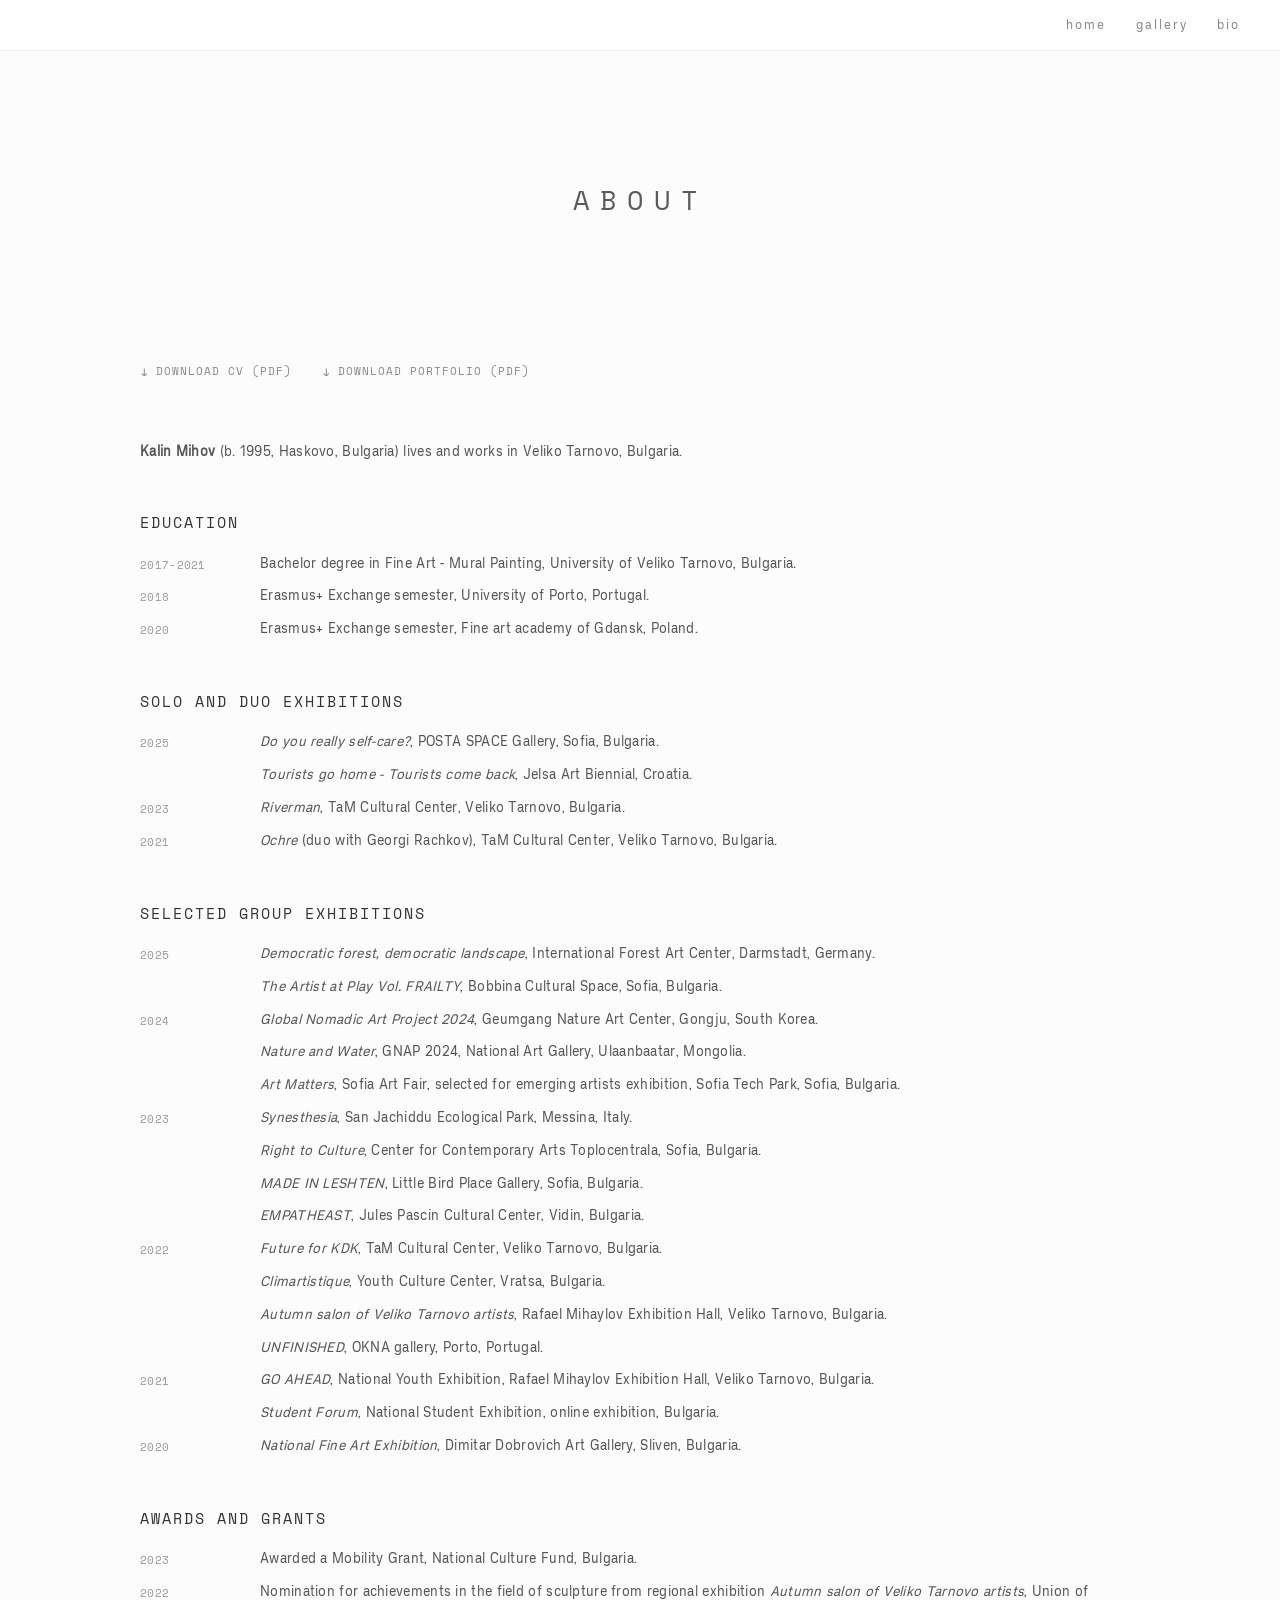
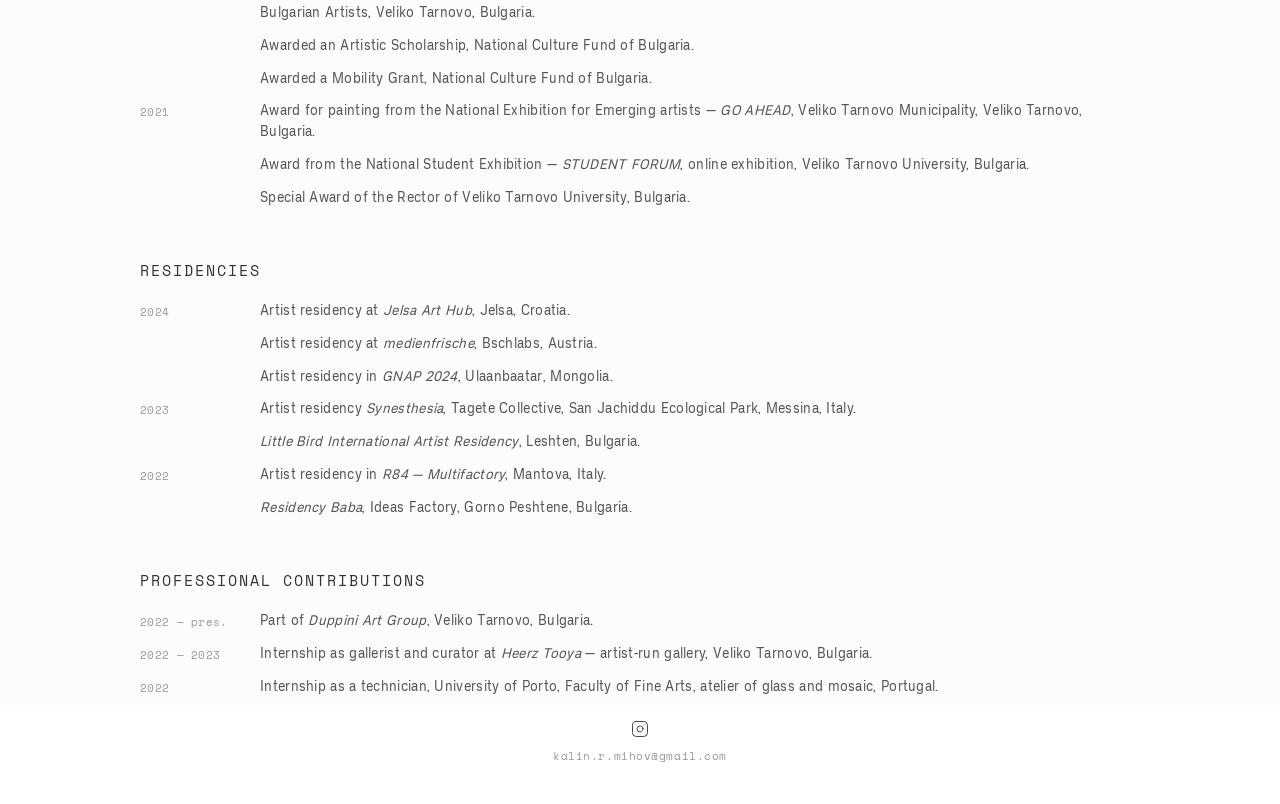
==== about.html @ b69a7347 "Initial website upload" ====
<!DOCTYPE html>
<html lang="en">
<head>
    <meta charset="UTF-8">
    <meta name="viewport" content="width=device-width, initial-scale=1.0">
    <title>About | Kalin Mihov</title>
    <link href="https://fonts.googleapis.com/css2?family=Space+Mono:wght@400;700&display=swap" rel="stylesheet">
    <link rel="stylesheet" href="style.css">
    
</head>
<body>

<header>
    <nav>
        <a href="index.html">home</a>
        <a href="gallery.html">gallery</a> 
        <a href="about.html">bio</a>
        
    </nav>
</header>

<div class="container">
    <section>
        <h2 class="main-title">ABOUT</h2>
        <div class="download-links">
    <a href="KalinMihov_artistCV.pdf" target="_blank" class="download-btn">
        <span class="icon">↓</span> Download CV (PDF)
    </a>
    <a href="Kalin_Mihov_Portfolio2026.pdf" target="_blank" class="download-btn">
        <span class="icon">↓</span> Download Portfolio (PDF)
    </a>
</div>
        
        <p><strong>Kalin Mihov</strong> (b. 1995, Haskovo, Bulgaria) lives and works in Veliko Tarnovo, Bulgaria.</p>
      


        <h3>EDUCATION</h3>
        <ul>
            
<ul>
    <li class="cv-item">
        <span class="cv-year">2017-2021</span>
        <span class="cv-content">Bachelor degree in Fine Art - Mural Painting, University of Veliko Tarnovo, Bulgaria.</span>
    </li>
    <li class="cv-item">
        <span class="cv-year">2018</span>
        <span class="cv-content">Erasmus+ Exchange semester, University of Porto, Portugal.</span>
    </li>
    <li class="cv-item">
        <span class="cv-year">2020</span>
        <span class="cv-content">Erasmus+ Exchange semester, Fine art academy of Gdansk, Poland.</span>
    </li>
</ul>
       
        </ul>

        <h3>SOLO AND DUO EXHIBITIONS</h3>
        <ul>
            <ul>
    <li class="cv-item">
        <span class="cv-year">2025</span>
        <span class="cv-content"><em>Do you really self-care?</em>, POSTA SPACE Gallery, Sofia, Bulgaria.</span>
    </li>
    <li class="cv-item">
        <span class="cv-year"></span> <span class="cv-content"><em>Tourists go home - Tourists come back</em>, Jelsa Art Biennial, Croatia.</span>
    </li>
    <li class="cv-item">
        <span class="cv-year">2023</span>
        <span class="cv-content"><em>Riverman</em>, TaM Cultural Center, Veliko Tarnovo, Bulgaria.</span>
    </li>
    <li class="cv-item">
        <span class="cv-year">2021</span>
        <span class="cv-content"><em>Ochre</em> (duo with Georgi Rachkov), TaM Cultural Center, Veliko Tarnovo, Bulgaria.</span>
    </li>


        
        <h3 class="cv-category-title">SELECTED GROUP EXHIBITIONS</h3>
<ul>
    <li class="cv-item">
        <span class="cv-year">2025</span>
        <span class="cv-content"><em>Democratic forest, democratic landscape</em>, International Forest Art Center, Darmstadt, Germany.</span>
    </li>
    <li class="cv-item">
        <span class="cv-year"></span>
        <span class="cv-content"><em>The Artist at Play Vol. FRAILTY</em>, Bobbina Cultural Space, Sofia, Bulgaria.</span>
    </li>

    <li class="cv-item">
        <span class="cv-year">2024</span>
        <span class="cv-content"><em>Global Nomadic Art Project 2024</em>, Geumgang Nature Art Center, Gongju, South Korea.</span>
    </li>
    <li class="cv-item">
        <span class="cv-year"></span>
        <span class="cv-content"><em>Nature and Water</em>, GNAP 2024, National Art Gallery, Ulaanbaatar, Mongolia.</span>
    </li>
    <li class="cv-item">
        <span class="cv-year"></span>
        <span class="cv-content"><em>Art Matters</em>, Sofia Art Fair, selected for emerging artists exhibition, Sofia Tech Park, Sofia, Bulgaria.</span>
    </li>
   

    <li class="cv-item">
        <span class="cv-year">2023</span>
        <span class="cv-content"><em>Synesthesia</em>, San Jachiddu Ecological Park, Messina, Italy.</span>
    </li>
     <li class="cv-item">
        <span class="cv-year"></span>
        <span class="cv-content"><em>Right to Culture</em>, Center for Contemporary Arts Toplocentrala, Sofia, Bulgaria.</span>
    </li>
    <li class="cv-item">
        <span class="cv-year"></span>
        <span class="cv-content"><em>MADE IN LESHTEN</em>, Little Bird Place Gallery, Sofia, Bulgaria.</span>
    </li>
    <li class="cv-item">
        <span class="cv-year"></span>
        <span class="cv-content"><em>EMPATHEAST</em>, Jules Pascin Cultural Center, Vidin, Bulgaria.</span>
    </li>

    <li class="cv-item">
        <span class="cv-year">2022</span>
        <span class="cv-content"><em>Future for KDK</em>, TaM Cultural Center, Veliko Tarnovo, Bulgaria.</span>
    </li>
    <li class="cv-item">
        <span class="cv-year"></span>
        <span class="cv-content"><em>Climartistique</em>, Youth Culture Center, Vratsa, Bulgaria.</span>
    </li>
    <li class="cv-item">
        <span class="cv-year"></span>
        <span class="cv-content"><em>Autumn salon of Veliko Tarnovo artists</em>, Rafael Mihaylov Exhibition Hall, Veliko Tarnovo, Bulgaria.</span>
    </li>

    <li class="cv-item">
        <span class="cv-year"></span>
        <span class="cv-content"><em>UNFINISHED</em>, OKNA gallery, Porto, Portugal.</span>
    </li>
    <li class="cv-item">
        <span class="cv-year">2021</span>
        <span class="cv-content"><em>GO AHEAD</em>, National Youth Exhibition, Rafael Mihaylov Exhibition Hall, Veliko Tarnovo, Bulgaria.</span>
    </li>
    <li class="cv-item">
        <span class="cv-year"></span>
        <span class="cv-content"><em>Student Forum</em>, National Student Exhibition, online exhibition, Bulgaria.</span>
    </li>
    <li class="cv-item">
        <span class="cv-year">2020</span>
        <span class="cv-content"><em>National Fine Art Exhibition</em>, Dimitar Dobrovich Art Gallery, Sliven, Bulgaria.</span>
    </li>
</ul>
<h3 class="cv-category-title">AWARDS AND GRANTS</h3>
<ul>
    <li class="cv-item">
        <span class="cv-year">2023</span>
        <span class="cv-content">Awarded a Mobility Grant, National Culture Fund, Bulgaria.</span>
    </li>

    <li class="cv-item">
        <span class="cv-year">2022</span>
        <span class="cv-content">Nomination for achievements in the field of sculpture from regional exhibition <em>Autumn salon of Veliko Tarnovo artists</em>, Union of Bulgarian Artists, Veliko Tarnovo, Bulgaria.</span>
    </li>
    <li class="cv-item">
        <span class="cv-year"></span>
        <span class="cv-content">Awarded an Artistic Scholarship, National Culture Fund of Bulgaria.</span>
    </li>
    <li class="cv-item">
        <span class="cv-year"></span>
        <span class="cv-content">Awarded a Mobility Grant, National Culture Fund of Bulgaria.</span>
    </li>

    <li class="cv-item">
        <span class="cv-year">2021</span>
        <span class="cv-content">Award for painting from the National Exhibition for Emerging artists — <em>GO AHEAD</em>, Veliko Tarnovo Municipality, Veliko Tarnovo, Bulgaria.</span>
    </li>
    <li class="cv-item">
        <span class="cv-year"></span>
        <span class="cv-content">Award from the National Student Exhibition — <em>STUDENT FORUM</em>, online exhibition, Veliko Tarnovo University, Bulgaria.</span>
    </li>
    <li class="cv-item">
        <span class="cv-year"></span>
        <span class="cv-content">Special Award of the Rector of Veliko Tarnovo University, Bulgaria.</span>
    </li>
</ul>
<h3 class="cv-category-title">RESIDENCIES</h3>
<ul>
    <li class="cv-item">
        <span class="cv-year">2024</span>
        <span class="cv-content">Artist residency at <em>Jelsa Art Hub</em>, Jelsa, Croatia.</span>
    </li>
    <li class="cv-item">
        <span class="cv-year"></span>
        <span class="cv-content">Artist residency at <em>medienfrische</em>, Bschlabs, Austria.</span>
    </li>
    <li class="cv-item">
        <span class="cv-year"></span>
        <span class="cv-content">Artist residency in <em>GNAP 2024</em>, Ulaanbaatar, Mongolia.</span>
    </li>

    <li class="cv-item">
        <span class="cv-year">2023</span>
        <span class="cv-content">Artist residency <em>Synesthesia</em>, Tagete Collective, San Jachiddu Ecological Park, Messina, Italy.</span>
    </li>
    <li class="cv-item">
        <span class="cv-year"></span>
        <span class="cv-content"><em>Little Bird International Artist Residency</em>, Leshten, Bulgaria.</span>
    </li>

    <li class="cv-item">
        <span class="cv-year">2022</span>
        <span class="cv-content">Artist residency in <em>R84 — Multifactory</em>, Mantova, Italy.</span>
    </li>
    <li class="cv-item">
        <span class="cv-year"></span>
        <span class="cv-content"><em>Residency Baba</em>, Ideas Factory, Gorno Peshtene, Bulgaria.</span>
    </li>
</ul>
<h3 class="cv-category-title">PROFESSIONAL CONTRIBUTIONS</h3>
<ul>
    <li class="cv-item">
        <span class="cv-year">2022 — pres.</span>
        <span class="cv-content">Part of <em>Duppini Art Group</em>, Veliko Tarnovo, Bulgaria.</span>
    </li>

    <li class="cv-item">
        <span class="cv-year">2022 — 2023</span>
        <span class="cv-content">Internship as gallerist and curator at <em>Heerz Tooya</em> — artist-run gallery, Veliko Tarnovo, Bulgaria.</span>
    </li>

    <li class="cv-item">
        <span class="cv-year">2022</span>
        <span class="cv-content">Internship as a technician, University of Porto, Faculty of Fine Arts, atelier of glass and mosaic, Portugal.</span>
    </li>
</ul>

    </section>
</div>

<footer class="site-footer">
    <div class="footer-content">
        <a href="https://instagram.com/sharo.kalin/" target="_blank" class="instagram-link">
            <svg xmlns="http://www.w3.org/2000/svg" width="18" height="18" viewBox="0 0 24 24" fill="none" stroke="currentColor" stroke-width="1.2" stroke-linecap="round" stroke-linejoin="round"><rect x="2" y="2" width="20" height="20" rx="5" ry="5"></rect><path d="M16 11.37A4 4 0 1 1 12.63 8 4 4 0 0 1 16 11.37z"></path><line x1="17.5" y1="6.5" x2="17.51" y2="6.5"></line></svg>
        </a>

        <span class="email-text">kalin.r.mihov@gmail.com</span>
    </div>
</footer>
<script>
  let lastScrollY = window.scrollY;
  const header = document.querySelector("header");

  window.addEventListener("scroll", () => {
    if (lastScrollY < window.scrollY && window.scrollY > 100) {
      // Скролваме надолу - скрий менюто
      header.classList.add("header--hidden");
    } else {
      // Скролваме нагоре - покажи менюто
      header.classList.remove("header--hidden");
    }
    lastScrollY = window.scrollY;
  });
</script>
</body>
</html>
---- style.css ----
/* 1. Дефиниране на шрифта */
@font-face {
    font-family: 'Vercetti';
    src: url('fonts/Vercetti-Regular.woff2') format('woff2');
    font-weight: normal;
    font-style: normal;
    font-display: swap;
}

/* 2. Основен стил */
body {
    font-family: 'Vercetti', sans-serif;
    font-weight: normal;
    font-size: 13px;
    background-color: #fcfcfc;
    color: #555555;
    line-height: 1.5;
    letter-spacing: 0.3px;
    margin: 0;
}
body {
    padding-top: 60px; /* Добавяме празно място отгоре, равно на височината на менюто */
}

/* 3. Хедър и Навигация */
header {
    background: rgba(255, 255, 255, 0.95);
    padding: 15px 40px;
    border-bottom: 1px solid #eee;
    display: flex;
    justify-content: flex-end;
    
    position: fixed; /* Променяме от sticky на fixed */
    top: 0;
    width: 100%; /* Трябва да е 100%, защото е fixed */
    box-sizing: border-box; /* За да не излиза извън екрана заради падинга */
    z-index: 1000;
    backdrop-filter: blur(5px);
    
    /* Анимацията за плавно скриване/показване */
    transition: transform 0.4s ease-in-out; 
}

/* Този клас ще се добавя автоматично, когато скролваме надолу */
header.header--hidden {
    transform: translateY(-100%); /* Избутва менюто нагоре извън екрана */
}

nav a {
    font-family: 'Vercetti', sans-serif;
    margin-left: 25px;
    text-decoration: none;
    color: #888;
    font-size: 12px;
    letter-spacing: 2px;
    transition: color 0.3s;
    text-transform: lowercase;
}

nav a:hover {
    color: #000;
}

/* 4. Заглавие */
.main-title {
    font-family: 'Space Mono', monospace;
    display: block;
    width: 100%;
    text-align: center;
    margin: 120px 0 140px 0;
    padding: 0;
    letter-spacing: 10px;
    text-transform: uppercase;
    font-weight: 150;
    font-size: 27px;
    color: #5a5a5a;
}

/* 5. Artist Statement */
.intro-section {
    display: flex;
    align-items: flex-start;
    gap: 50px;
    margin: 60px auto;
    max-width: 1100px;
    padding: 0 20px;
}

.intro-image {
    flex: 1.6;
}

.intro-image img {
    width: 100%;
    height: auto;
    box-shadow: 0 4px 20px rgba(0,0,0,0.08);
    display: block;
}

.intro-text {
    flex: 1;
    text-align: justify;
}

.intro-text h2 {
    font-family:'Space Mono', monospace;
    text-transform: none;
    letter-spacing: 2px;
    font-size: 16px;
    margin-top: 0;
    border-bottom: 1px solid #464646;
    display: inline-block;
    padding-bottom: 5px;
    margin-bottom: 20px;
    font-weight: 400;
}

.intro-text p {
    font-family: 'Vercetti', sans-serif;
    font-size: 11px;
    color: #666;
    line-height: 1.4;
}

.image-caption {
    font-family: 'Vercetti', sans-serif;
    font-style: italic;
    font-size: 10px;
    color: #666;
    margin-top: 8px;
    text-align: right;
}

/* 6. Контейнери и Общи настройки */
.container {
    max-width: 1000px;
    margin: 0 auto;
    padding: 0 40px; /* Връщаме падинга, за да не лепи в краищата на екрана */
}

/* Изчистване на стандартните отмествания на списъците */
.container ul {
    list-style: none;
    padding-left: 0;
    margin-left: 0;
}

/* Заглавията в секцията About */
h3, .cv-category-title {
    font-family: 'Space Mono', monospace;
    font-weight: 400;
    font-size: 15px;
    letter-spacing: 2px;
    text-transform: uppercase;
    margin-top: 50px;
    margin-bottom: 20px;
    color: #333;
    /* По желание: добави border-bottom: 1px solid #eee; за повече структура */
}

/* Контейнерът на всеки ред в CV-то */
.cv-item {
    display: flex;
    align-items: flex-start;
    gap: 30px; /* Разстояние между годината и текста */
    margin-bottom: 12px;
}

/* Колоната за годината */
.cv-year {
    font-family: 'Space Mono', monospace;
    font-size: 11px;
    min-width: 90px; /* Фиксирана ширина за перфектна колона */
    color: #999;
    padding-top: 3px; 
    flex-shrink: 0;
    text-align: left; 
}

/* Колоната за съдържанието */
.cv-content {
    font-family: 'Vercetti', sans-serif;
    font-size: 13px;
    color: #555;
    line-height: 1.6;
    flex: 1;
}

/* Правим заглавията на изложбите (в em таг) малко по-изразителни */


/* Мобилна версия */
@media (max-width: 600px) {
    .container {
        padding: 0 20px; /* По-малко разстояние на телефон */
    }
    .cv-item {
        flex-direction: column;
        gap: 5px;
    }
    .cv-year {
        min-width: auto;
    }
}
.download-links {
    margin-top: 30px;       /* Разстояние под текста на биографията */
    margin-bottom: 60px;    /* Разстояние преди началото на EDUCATION */
    display: flex;
    gap: 30px;              /* Разстояние между двата линка */
    padding-top: 0;
    border-top: none;       /* Махаме линията, тук тя не е нужна */
}

.download-btn {
    font-family: 'Space Mono', monospace;
    font-size: 11px;
    text-transform: uppercase;
    text-decoration: none;
    color: #888;            /* Елегантно сиво */
    letter-spacing: 1px;
    display: flex;
    align-items: center;
    gap: 6px;
    transition: all 0.3s ease;
}

.download-btn:hover {
    color: #000;            /* Промяна на цвета на текста */
    transform: translateY(-2px); /* Леко "отскачане" нагоре */
}


.download-btn .icon {
    font-size: 14px;
}

/* 7. НОВАТА ГАЛЕРИЯ (в gallery.html) */
.gallery-list {
    margin-top: 40px;
    padding-bottom: 100px;
}

.project-row {
    display: flex;
    align-items: flex-start;
    gap: 20px; /* Увеличих го малко за повече въздух */
    margin-bottom: 80px;
    text-decoration: none;
    color: inherit;
    transition: opacity 0.3s ease;
}

.project-row:hover {
    opacity: 0.7;
}

.project-image-container {
    flex: 1.2; /* Снимката е малко по-голяма от текста */
}

.project-image-container img {
    width: 100%;
    height: auto;
    display: block;
}

.project-info {
    flex: 1;
}

.project-info h3 {
    font-family: 'Space Mono', monospace; /* Прилагаме новия шрифт и тук */
    font-weight: 400;
    font-size: 17px;
    letter-spacing: 2px;
    text-transform: uppercase;
    margin-top: 0;
    margin-bottom: 5px;
    color: #5a5a5a;
}

.project-meta {
    font-family: 'Space Mono', monospace;
    font-size: 11px;
    letter-spacing: 1px;
    color: #999;
    text-transform: uppercase;
    margin-bottom: 20px;
}

.project-excerpt {
    font-family: 'Vercetti', sans-serif;
    font-size: 12px;
    line-height: 1.6;
    text-align: justify;
    color: #666;
}

/* Основният контейнер става Flex */
.project-container {
    display: flex;
    gap: 60px; /* Разстояние между снимките и текста */
    max-width: 1600px;
    margin: 0 auto;
    padding: 100px 40px 100px 40px; /* Падинг отгоре заради менюто */
    align-items: flex-start;
}

/* ЛЯВА КОЛОНА: СНИМКИ */
.project-visuals {
    flex: 1.3; /* Заема повече място */
    display: flex;
    flex-direction: column;
    gap: 15px;
}

.project-visuals img {
    width: 100%;
    height: auto;
    display: block;
}

/* ДЯСНА КОЛОНА: ТЕКСТ */
.project-header {
    flex: 0.8; /* По-тясна колона за текста */
    position: relative;
}

/* Контейнерът вътре в дясната колона, който ще стои неподвижен */
.sticky-wrapper {
    position: sticky;
    top: 60x; /* Спира на това разстояние от горния ръб при скрол */
    height: fit-content;
}

.project-title {
    font-family: 'Space Mono', monospace;
    font-size: 20px;
    margin-bottom: 10px;
    font-weight: 400;
}

.project-meta {
    font-family: 'Space Mono', monospace;
    font-size: 11px;
    color: #999;
    text-transform: uppercase;
    margin-bottom: 30px;
}

.project-description {
    font-family: 'Vercetti', sans-serif;
    font-size: 12px;
    line-height: 1.6;
    color: #555;
    text-align: justify;
    margin-bottom: 50px;
}

/* ФУТЪРЪТ ВЪТРЕ В ДЯСНАТА КОЛОНА */
.project-footer {
    border-top: 1px solid #eee;
    padding-top: 30px;
}

.back-link {
    font-family: 'Space Mono', monospace;
    font-size: 11px;
    text-decoration: none;
    color: #333;
}

.copyright {
    margin-top: 20px;
    font-family: 'Space Mono', monospace;
    font-size: 9px;
    color: #ccc;
}

/* МОБИЛНА ВЕРСИЯ */
@media (max-width: 1000px) {
    .project-container {
        flex-direction: column-reverse; /* На телефон първо е текста, после снимките */
        padding-top: 100px;
    }
    .sticky-wrapper {
        position: static;
    }
    .project-header {
        width: 100%;
    }
}
/*галерия снимки */
/* --- INTEGRATED LIGHTBOX STYLES --- */

.lightbox {
    display: none;
    position: fixed;
    z-index: 9999; /* Вдигаме го над менюто (което обикновено е 100-1000) */
    top: 0;
    left: 0;
    width: 100%;
    height: 100%;
    background-color: rgba(255, 255, 255, 0.98);
    justify-content: center;
    align-items: center;
    cursor: url('images/close-cursor.svg'), auto; 
}

/* Контейнер, който държи снимката и описанието заедно */
.lightbox-wrapper {
    display: flex;
    flex-direction: column;
    align-items: center;
    max-width: 90%;
    max-height: 92vh;
}

.lightbox-content {
    max-width: 100%;
    max-height: 85vh; /* Оставяме място за текста отдолу */
    box-shadow: 0 5px 25px rgba(0,0,0,0.05);
    animation: zoomIn 0.3s ease-out;
    cursor: default; /* Върху снимката мишката е нормална */
}

/* Текстът под снимката (от ALT атрибута) */
.lightbox-caption {
    margin-top: 10px;
    font-family: 'Space Mono', monospace;
    font-size: 11px;
    color: #555;
    text-align: center;
    letter-spacing: 0.5px;
}

/* Броячът долу вляво */
.lightbox-counter {
    position: absolute;
    bottom: 30px;
    left: 40px;
    font-family: 'Space Mono', monospace;
    font-size: 11px;
    color: #999;
}

@keyframes zoomIn {
    from { transform: scale(0.98); opacity: 0; }
    to { transform: scale(1); opacity: 1; }
}

/* Навигация: Стрелки */
.prev, .next {
    cursor: pointer;
    position: absolute;
    top: 50%;
    padding: 20px;
    margin-top: -30px;
    color: #333;
    font-weight: 200;
    font-size: 24px;
    transition: 0.3s ease;
    user-select: none;
    z-index: 2100;
}

.prev { left: 30px; }
.next { right: 30px; }

.prev:hover, .next:hover {
    color: #aaa;
}

/* Ефект върху снимките в основната страница */
.project-visuals img {
    cursor: pointer; 
    transition: transform 0.4s ease;
}

.project-visuals img:hover {
    transform: scale(1.01);
}
/* Lightbox mobile*/
@media (max-width: 768px) {
    /* 1. Правим контейнера база за позициониране */
    .lightbox-wrapper {
        position: relative; /* Важно, за да може стрелките да се "лепят" за него */
    }

    /* 2. Общи стилове за стрелките в мобилна версия */
    .prev, .next {
        top: 46% !important; /* Центрираме вертикално */
        transform: translateY(-50%);
        margin-top: 0 !important; /* Премахваме стария марджин */
        
        font-size: 18px !important; /* По-малки */
        color: rgba(0, 0, 0, 0.2) !important; /* Много прозрачни (почти невидими) */
        
        padding: 40px 20px !important; /* Увеличена тъч зона за палеца */
        background: none !important;
        -webkit-tap-highlight-color: transparent;
    }

    /* 3. Раздалечаваме ги от центъра към краищата на снимката */
    .prev {
        left: 0px !important; /* Плътно вляво на lightbox-wrapper */
    }

    .next {
        right: 0px !important; /* Плътно вдясно на lightbox-wrapper */
    }

    /* 4. Намаляваме и брояча, за да е в тон */
    .lightbox-counter {
        bottom: 20px !important;
        left: 20px !important;
        font-size: 10px !important;
        opacity: 0.6;
    }
}
/* --- PROJECT PAGINATION DESIGN --- */

.project-pagination {
    margin-top: 20px;
    /* Намаляваме padding-bottom тук, защото футерът отдолу добавя останалото */
    padding: 20px 0 40px 0; 
    
    width: 100%;
    margin-bottom: 10px;
}

.pagination-container {
    display: flex;
    justify-content: space-between;
    align-items: center;
    max-width: 1200px;
    margin: 0 auto;
    padding: 0 40px;
}

/* Корекция: премахваме дублиращите се отстъпи */
.project-footer, footer p {
    margin-top: 0;
    padding-bottom: 0; /* Зануляваме, за да не добавя празно пространство */
}

.pagination-item {
    flex: 1;
    display: flex;
}

.pagination-item.next-project {
    justify-content: flex-end; /* Бута десния проект плътно вдясно */
}

.pagination-item a {
    display: flex;
    align-items: center;
    text-decoration: none;
    color: #4c4c4c;
    transition: opacity 0.3s ease;
}

.pagination-item a:hover {
    opacity: 0.5;
}

.project-name {
    font-family: 'Space Mono', monospace; 
    font-size: 14px;
    letter-spacing: -0.2px;
    margin: 0 20px;
}

.nav-arrow {
    font-size: 24px;
    font-weight: 200;
    line-height: 1;
    position: relative;
    top: -1px;
}

/* Адаптивност за мобилни устройства (ЗАПАЗЕНА) */
@media (max-width: 768px) {
    .pagination-container {
        flex-direction: column;
        gap: 30px;
        padding: 0 20px;
    }
    
    .pagination-item.next-project {
        justify-content: center;
    }
    
    .pagination-item.prev-project {
        justify-content: center;
    }
}

.nav-footer-spacer {
    height: 10px; /* Това е точно около 1 см разстояние */
    width: 100%;
    display: block;
    background: transparent;
}

/*видео в началото на всеки проект*/
.video-overlay {
    position: fixed;
    top: 0;
    left: 0;
    width: 100%;
    height: 100vh;
    /* Полупрозрачен черен фон, за да се загатне страницата отдолу */
    background-color: rgba(0, 0, 0, 0.8); 
    backdrop-filter: blur(5px); /* Леко разфокусира съдържанието отдолу */
    z-index: 9999;
    display: flex;
    justify-content: center;
    align-items: center;
    transition: opacity 0.5s ease; /* По-бързо и плавно за JavaScript-а */
}

.video-wrapper {
    position: relative;
    width: 70%; /* По-малко и по-елегантно */
    max-width: 1100px;
    /* Синематично съотношение 21:9 (ултра-широко) */
     
    box-shadow: 0 30px 100px rgba(0,0,0,0.5); /* Дълбочина */
    
}
.video-wrapper2 {
    position: relative;
    width: 90%; /* По-малко и по-елегантно */
    max-width: 1200px;
    /* Синематично съотношение 21:9 (ултра-широко) */
     
    box-shadow: 0 30px 100px rgba(0,0,0,0.5); /* Дълбочина */
    
}

video {
    width: 100%;
    height: 100%;
    object-fit: cover; /* Реже видеото, за да запълни 21:9 прозореца */
}

.video-caption {
    position: absolute;
    bottom: -90px; /* По-далеч от видеото */
    left: 0;
    width: 100%;
    text-align: left;
    color: #fff;
    z-index: 10;
    pointer-events: none;
}

.video-caption h1 {
    font-family: 'Space Mono', monospace; 
    font-size: 12px;
    letter-spacing: 0.5px;
    text-transform: none;
    color: #cdcbcb; /* Класическо средно сиво */
    /* color: rgba(255, 255, 255, 0.6); */ /* Алтернатива: Бяло с 60% прозрачност (изглежда много естествено) */
    
    opacity: 0.8; /* Допълнителен контрол над ефирността */
    font-weight: 200;
}

.scroll-hint {
    font-family: 'Space Mono', monospace;
    font-size: 18px;
    text-transform: uppercase;
    letter-spacing: 2px;
    opacity: 0.5;
    margin-top: 0px;
    text-align: center;
     /* Нежно мигане за подсказка */
}

@keyframes fadePulse {
    0% { opacity: 0.2; }
    50% { opacity: 0.6; }
    100% { opacity: 0.2; }
}

/* Мобилна версия */
@media (max-width: 768px) {
    .video-wrapper {
        width: 95%; /* Повече ширина на телефон */
    }
    .video-wrapper2 {
        width: 70%; /* Повече ширина на телефон */
    }
    .video-caption h1 {
        font-size: 11px;
    }
    .video-caption {
        /* Увеличаваме отрицателната стойност, за да слезе текста ПО-НАДОЛУ */
        bottom: -110px !important; 
        
        width: 90%;
        left: 5%; /* Центрираме го ръчно, ако ширината е 90% */
    }

    .scroll-hint {
        margin-top: 5px !important;
        font-size: 16px !important;
    }
}
/* 8. ФУТЪР (РЕДАКТИРАН ЗА ПРЕМАХВАНЕ НА ИВИЦАТА) */

.site-footer {
    width: 100%;
    padding: 10px 0 40px 0; /* Голямо празно пространство отгоре за "дишане" */
    background-color: #fff;
    margin-top: 10px; /* Отдалечаваме го от съдържанието */
}

.footer-content {
    display: flex;
    flex-direction: column;
    align-items: center;
    gap: 5px;
    font-family: 'Space Mono', monospace;
    font-size: 11px; /* Малък и дискретен шрифт */
    letter-spacing: 0.05em;
    color: #999; /* Сивкав цвят, за да не "крещи" */
}

.instagram-link {
    color: #333; /* Иконата е малко по-тъмна от текста */
    transition: opacity 0.3s ease;
    text-decoration: none;
}

.instagram-link:hover {
    opacity: 0.5;
}

.email-text {
    cursor: default; /* Показва, че не е линк за кликане */
    user-select: all; /* Позволява лесно копиране на целия имейл с един клик */
}

/* На мобилен телефон ги оставяме центрирани едно под друго */

/* 9. МОБИЛНА ВЕРСИЯ (ЗАПАЗЕНА ИНФОРМАЦИЯ) */
@media (max-width: 768px) {
    .intro-section, .project-row {
        flex-direction: column;
        gap: 20px;
    }
    .main-title {
        margin: 60px 0 80px 0;
        font-size: 20px;
    }
}

@media screen and (max-width: 768px) {
.project-container, .container {
padding-left: 20px !important;
padding-right: 20px !important;
width: 100% !important;
box-sizing: border-box !important;
}

.project-visuals img, .project-images img {
width: 100% !important;
height: auto !important;
margin-bottom: -10px !important;
}

p, .project-description {
width: 100% !important;
margin-left: 0 !important;
margin-right: 0 !important;
}
}
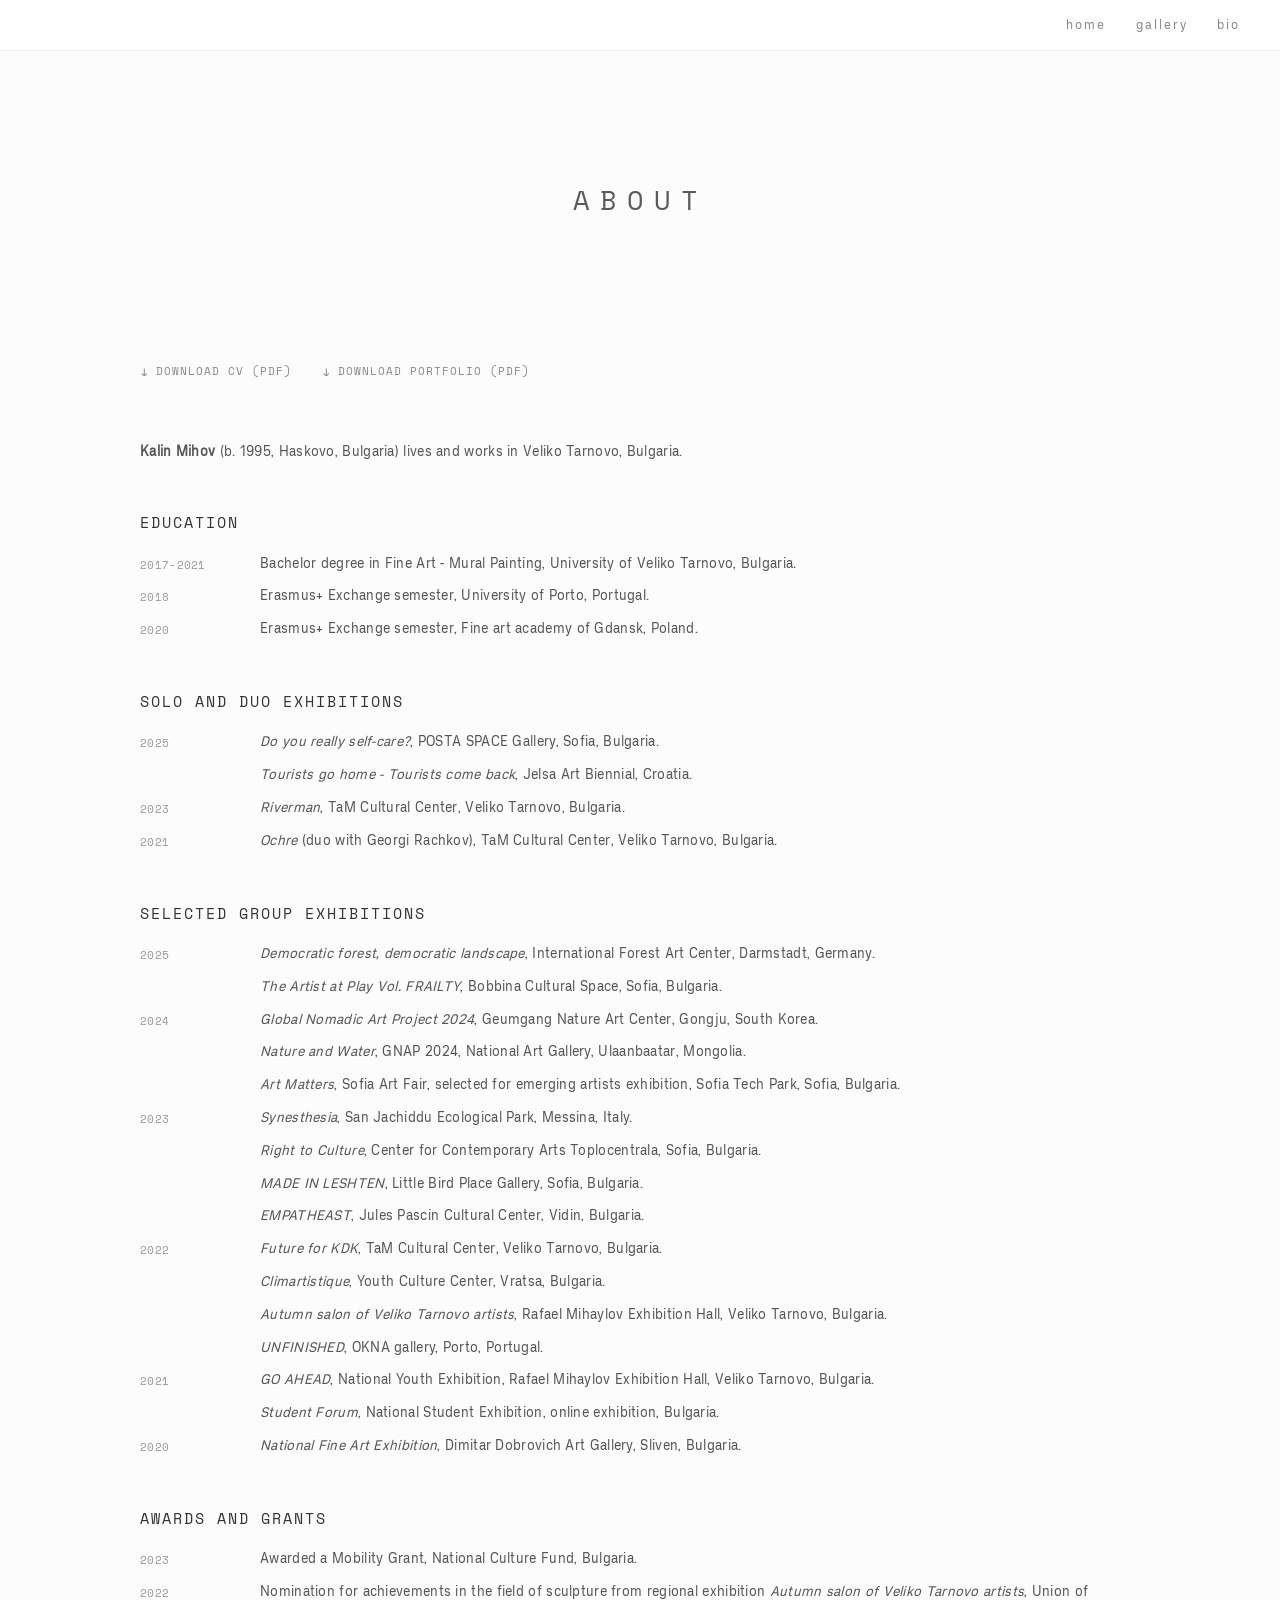
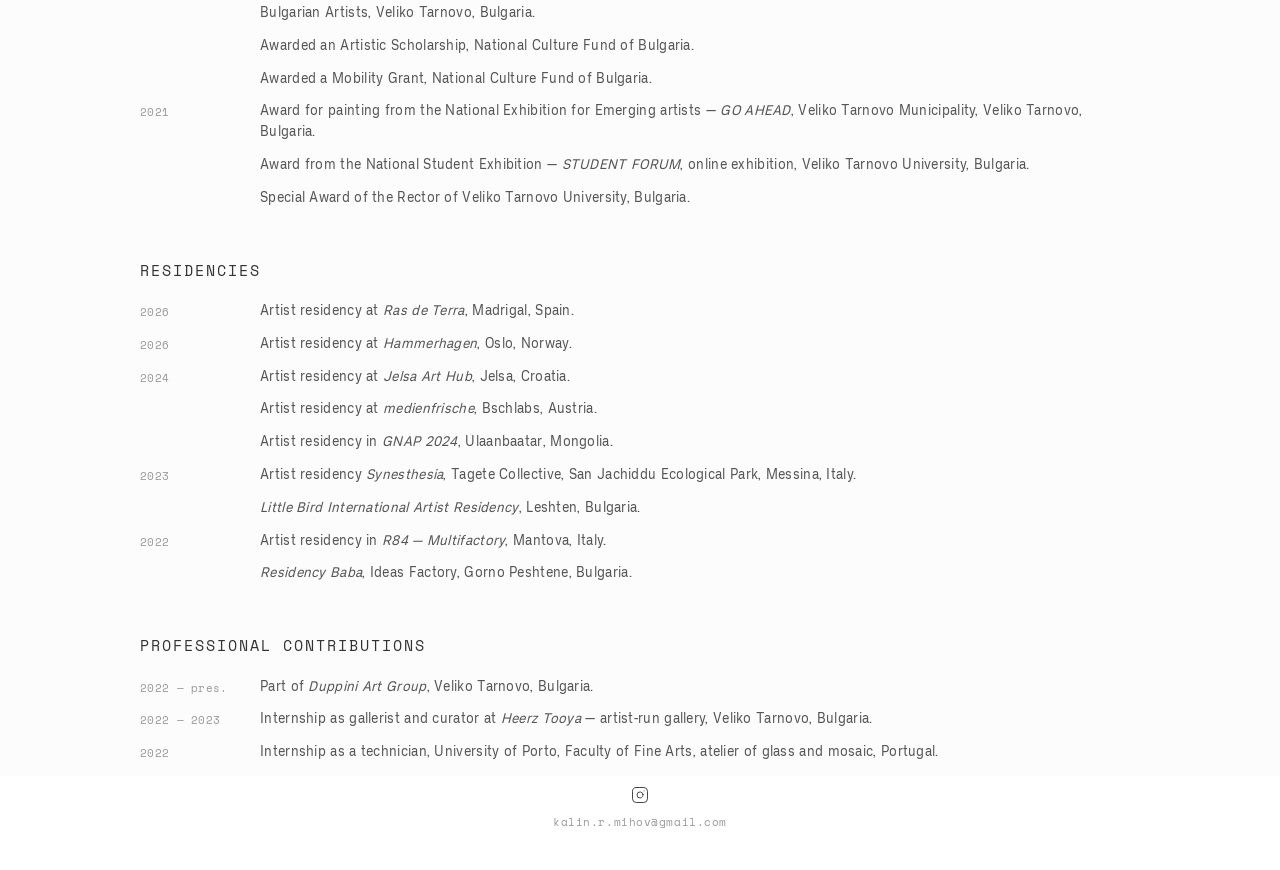
==== commit 6cac9743: "Update about.html" ====
--- a/about.html
+++ b/about.html
@@ -184,6 +184,14 @@
 <h3 class="cv-category-title">RESIDENCIES</h3>
 <ul>
     <li class="cv-item">
+        <span class="cv-year">2026</span>
+        <span class="cv-content">Artist residency at <em>Ras de Terra</em>, Madrigal, Spain.</span>
+    </li>
+    <li class="cv-item">
+        <span class="cv-year">2026</span>
+        <span class="cv-content">Artist residency at <em>Hammerhagen</em>, Oslo, Norway.</span>
+    </li>
+    <li class="cv-item">
         <span class="cv-year">2024</span>
         <span class="cv-content">Artist residency at <em>Jelsa Art Hub</em>, Jelsa, Croatia.</span>
     </li>
--- a/style.css
+++ b/style.css
@@ -381,7 +381,7 @@
 @media (max-width: 1000px) {
     .project-container {
         flex-direction: column-reverse; /* На телефон първо е текста, после снимките */
-        padding-top: 100px;
+        padding-top: 40px;
     }
     .sticky-wrapper {
         position: static;
@@ -611,6 +611,7 @@
     left: 0;
     width: 100%;
     height: 100vh;
+    height: 100dvh;
     /* Полупрозрачен черен фон, за да се загатне страницата отдолу */
     background-color: rgba(0, 0, 0, 0.8); 
     backdrop-filter: blur(5px); /* Леко разфокусира съдържанието отдолу */
@@ -688,27 +689,10 @@
 
 /* Мобилна версия */
 @media (max-width: 768px) {
-    .video-wrapper {
-        width: 95%; /* Повече ширина на телефон */
-    }
-    .video-wrapper2 {
-        width: 70%; /* Повече ширина на телефон */
-    }
-    .video-caption h1 {
-        font-size: 11px;
-    }
-    .video-caption {
-        /* Увеличаваме отрицателната стойност, за да слезе текста ПО-НАДОЛУ */
-        bottom: -110px !important; 
-        
-        width: 90%;
-        left: 5%; /* Центрираме го ръчно, ако ширината е 90% */
-    }
-
-    .scroll-hint {
-        margin-top: 5px !important;
-        font-size: 16px !important;
-    }
+    .video-overlay {
+       display: none !important;
+    }
+    
 }
 /* 8. ФУТЪР (РЕДАКТИРАН ЗА ПРЕМАХВАНЕ НА ИВИЦАТА) */
 
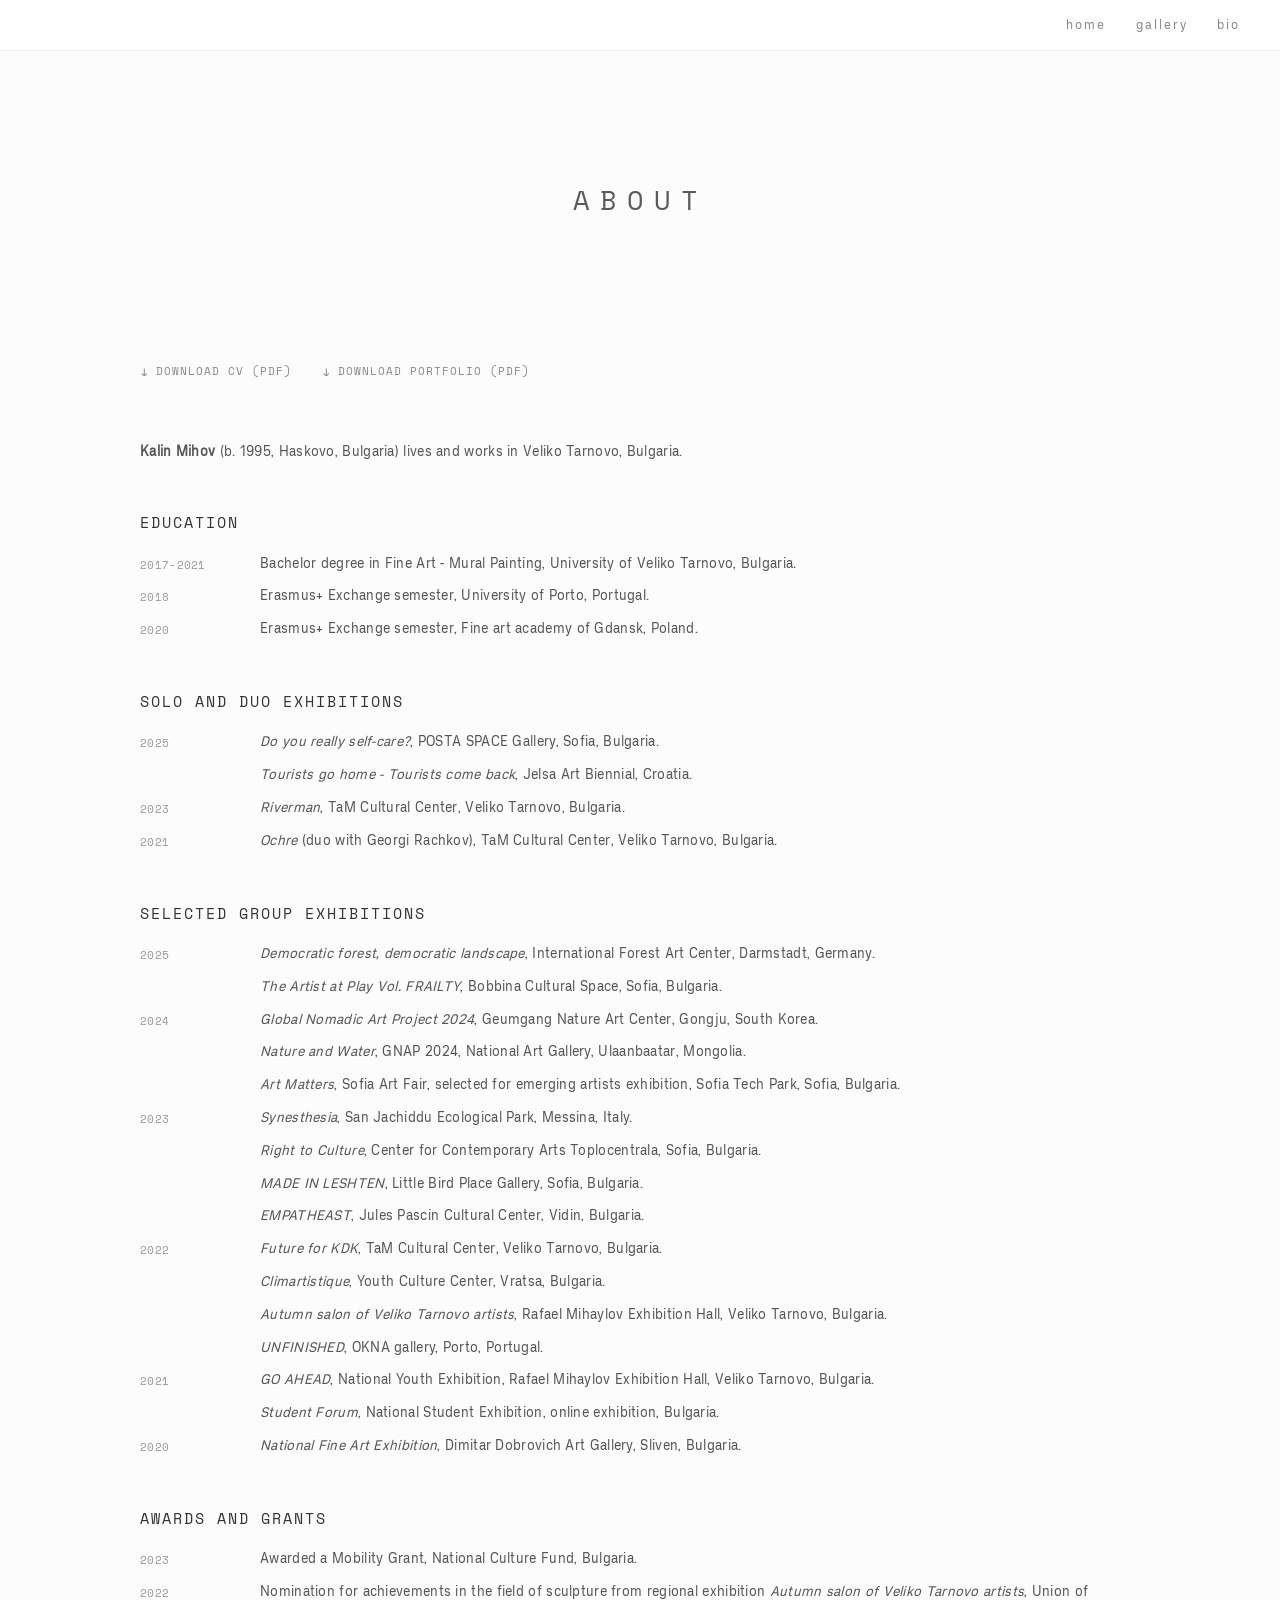
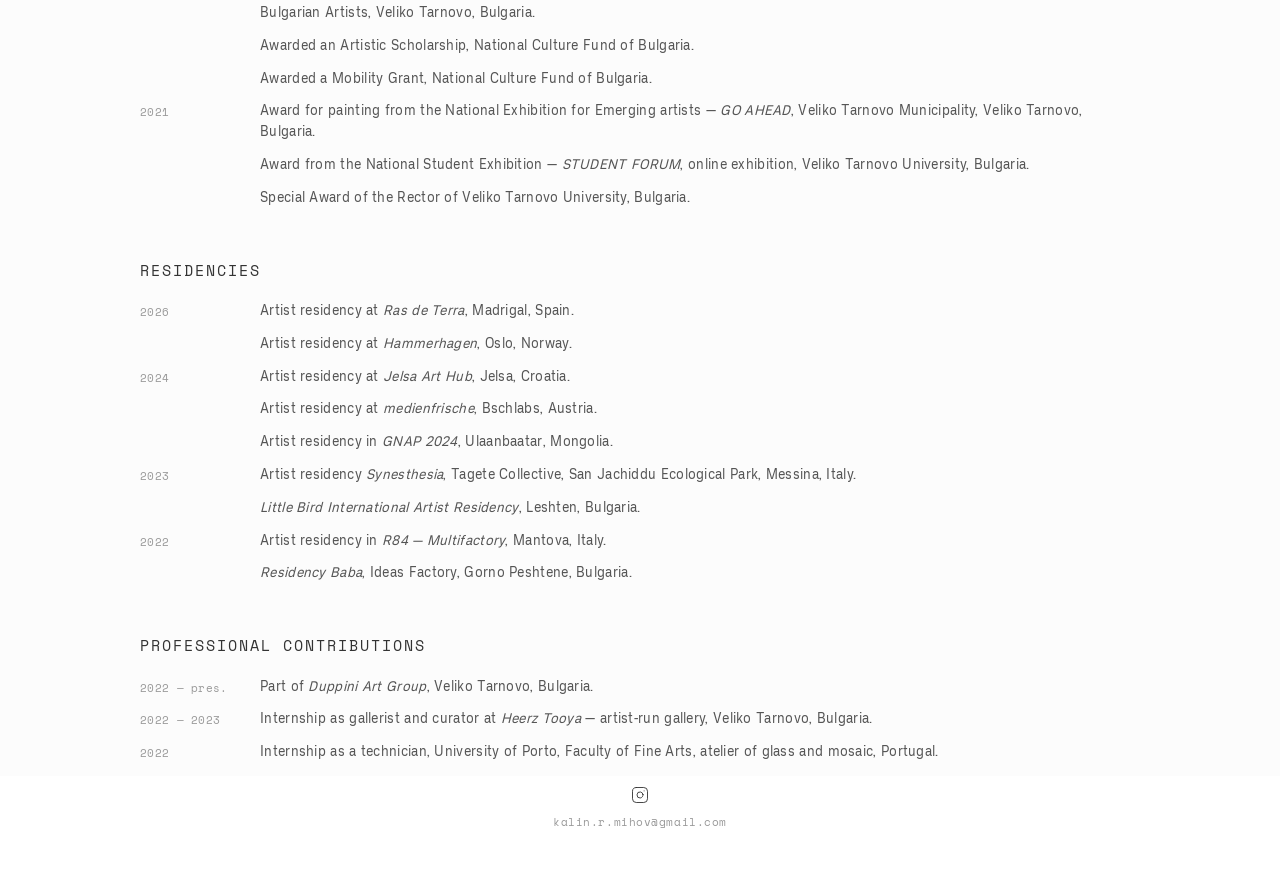
==== commit ced3bd0b: "Update about.html" ====
--- a/about.html
+++ b/about.html
@@ -188,7 +188,7 @@
         <span class="cv-content">Artist residency at <em>Ras de Terra</em>, Madrigal, Spain.</span>
     </li>
     <li class="cv-item">
-        <span class="cv-year">2026</span>
+        <span class="cv-year"></span>
         <span class="cv-content">Artist residency at <em>Hammerhagen</em>, Oslo, Norway.</span>
     </li>
     <li class="cv-item">
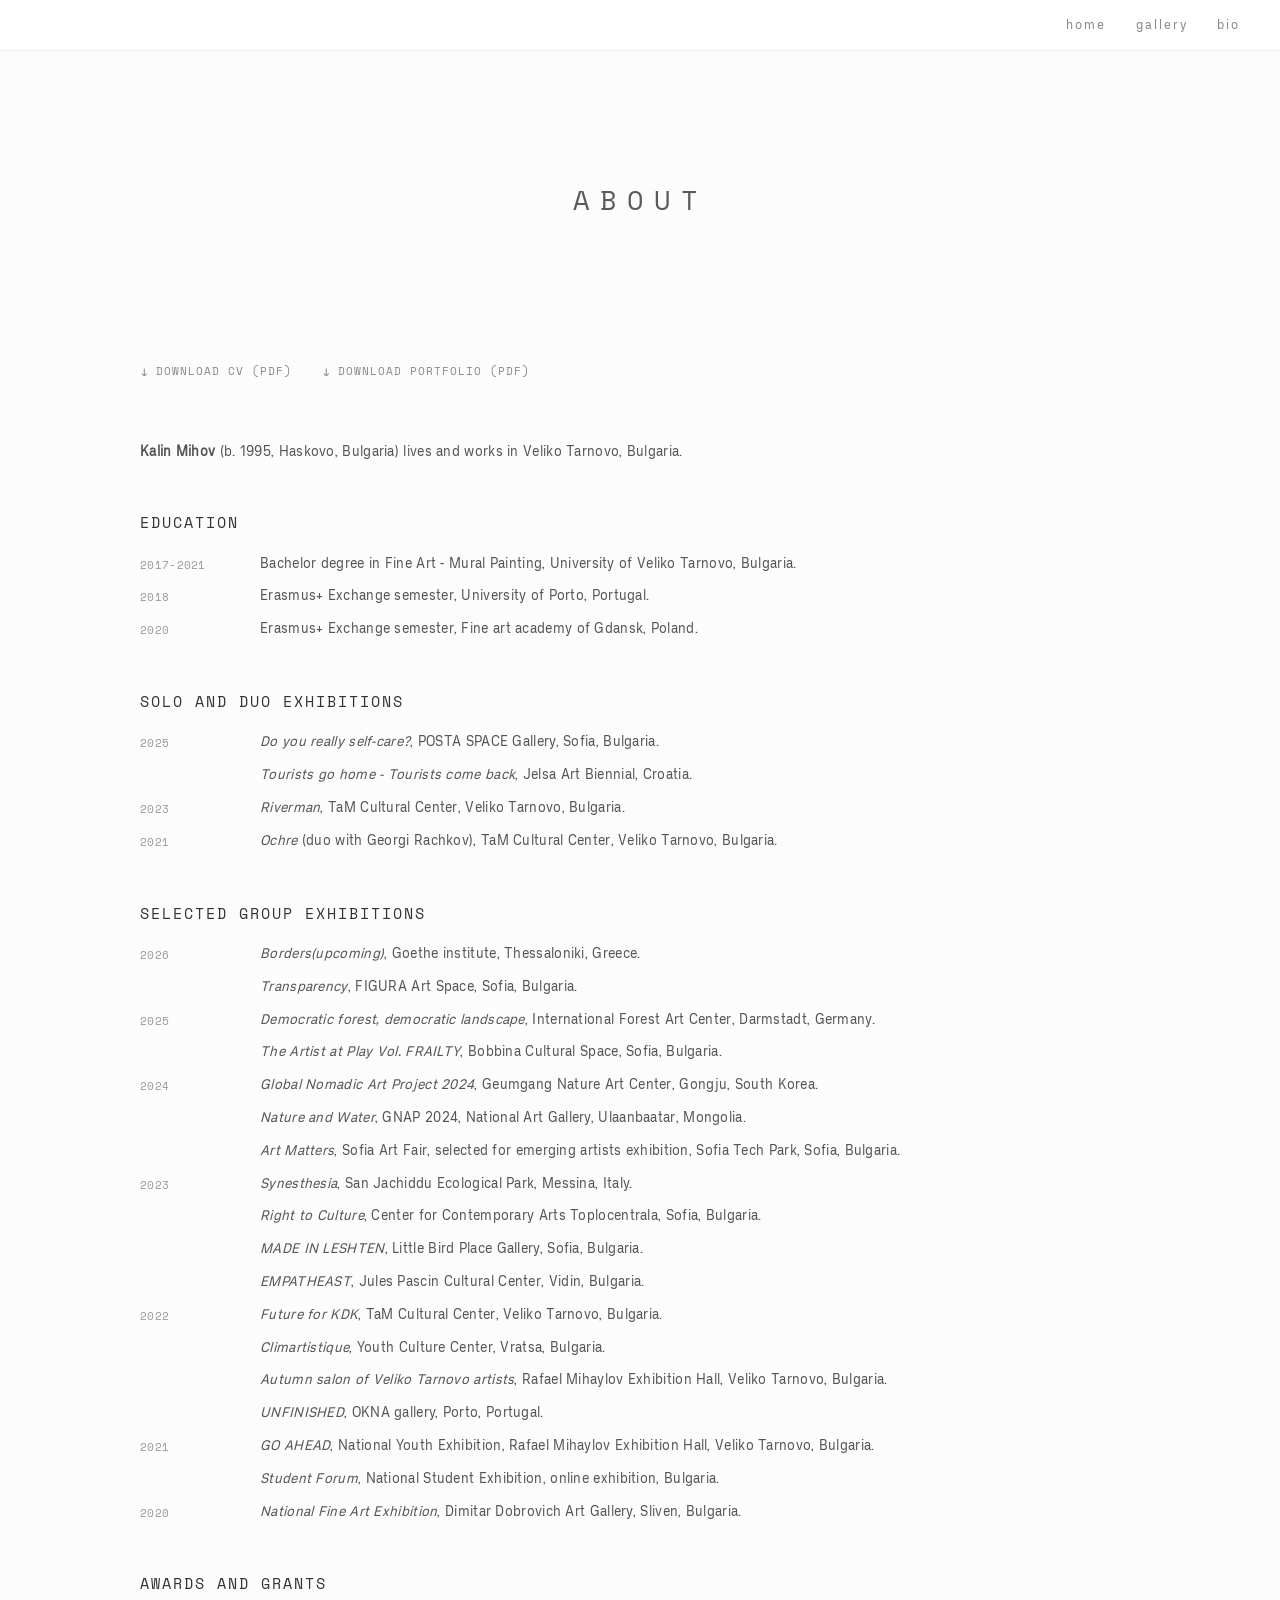
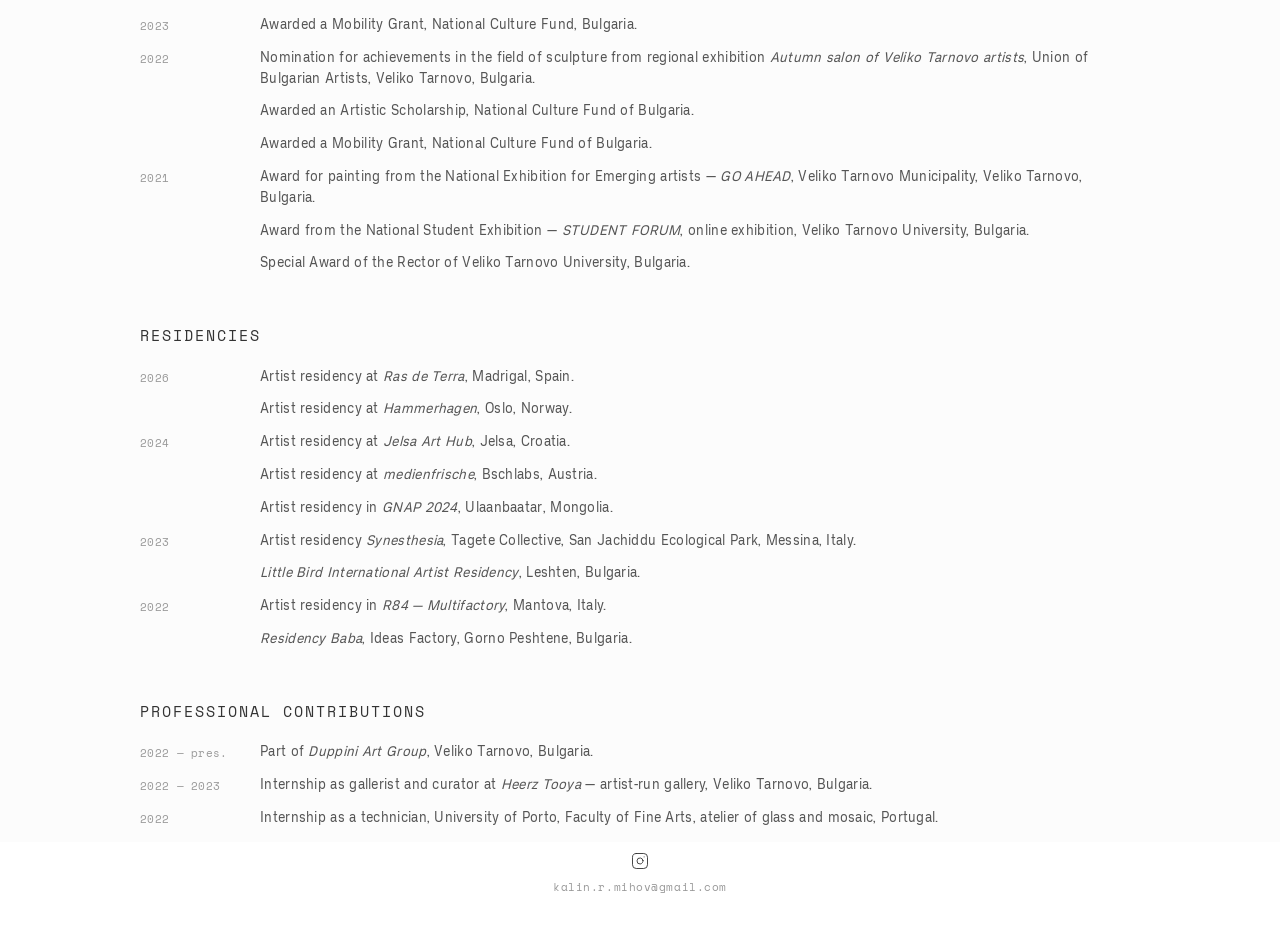
==== commit d9b37d3f: "Update about.html" ====
--- a/about.html
+++ b/about.html
@@ -79,6 +79,14 @@
         <h3 class="cv-category-title">SELECTED GROUP EXHIBITIONS</h3>
 <ul>
     <li class="cv-item">
+        <span class="cv-year">2026</span>
+        <span class="cv-content"><em>Borders(upcoming)</em>, Goethe institute, Thessaloniki, Greece. </span>
+    </li>
+    <li class="cv-item">
+        <span class="cv-year"></span>
+        <span class="cv-content"><em>Transparency</em>, FIGURA Art Space, Sofia, Bulgaria. </span>
+    </li>
+    <li class="cv-item">
         <span class="cv-year">2025</span>
         <span class="cv-content"><em>Democratic forest, democratic landscape</em>, International Forest Art Center, Darmstadt, Germany.</span>
     </li>
